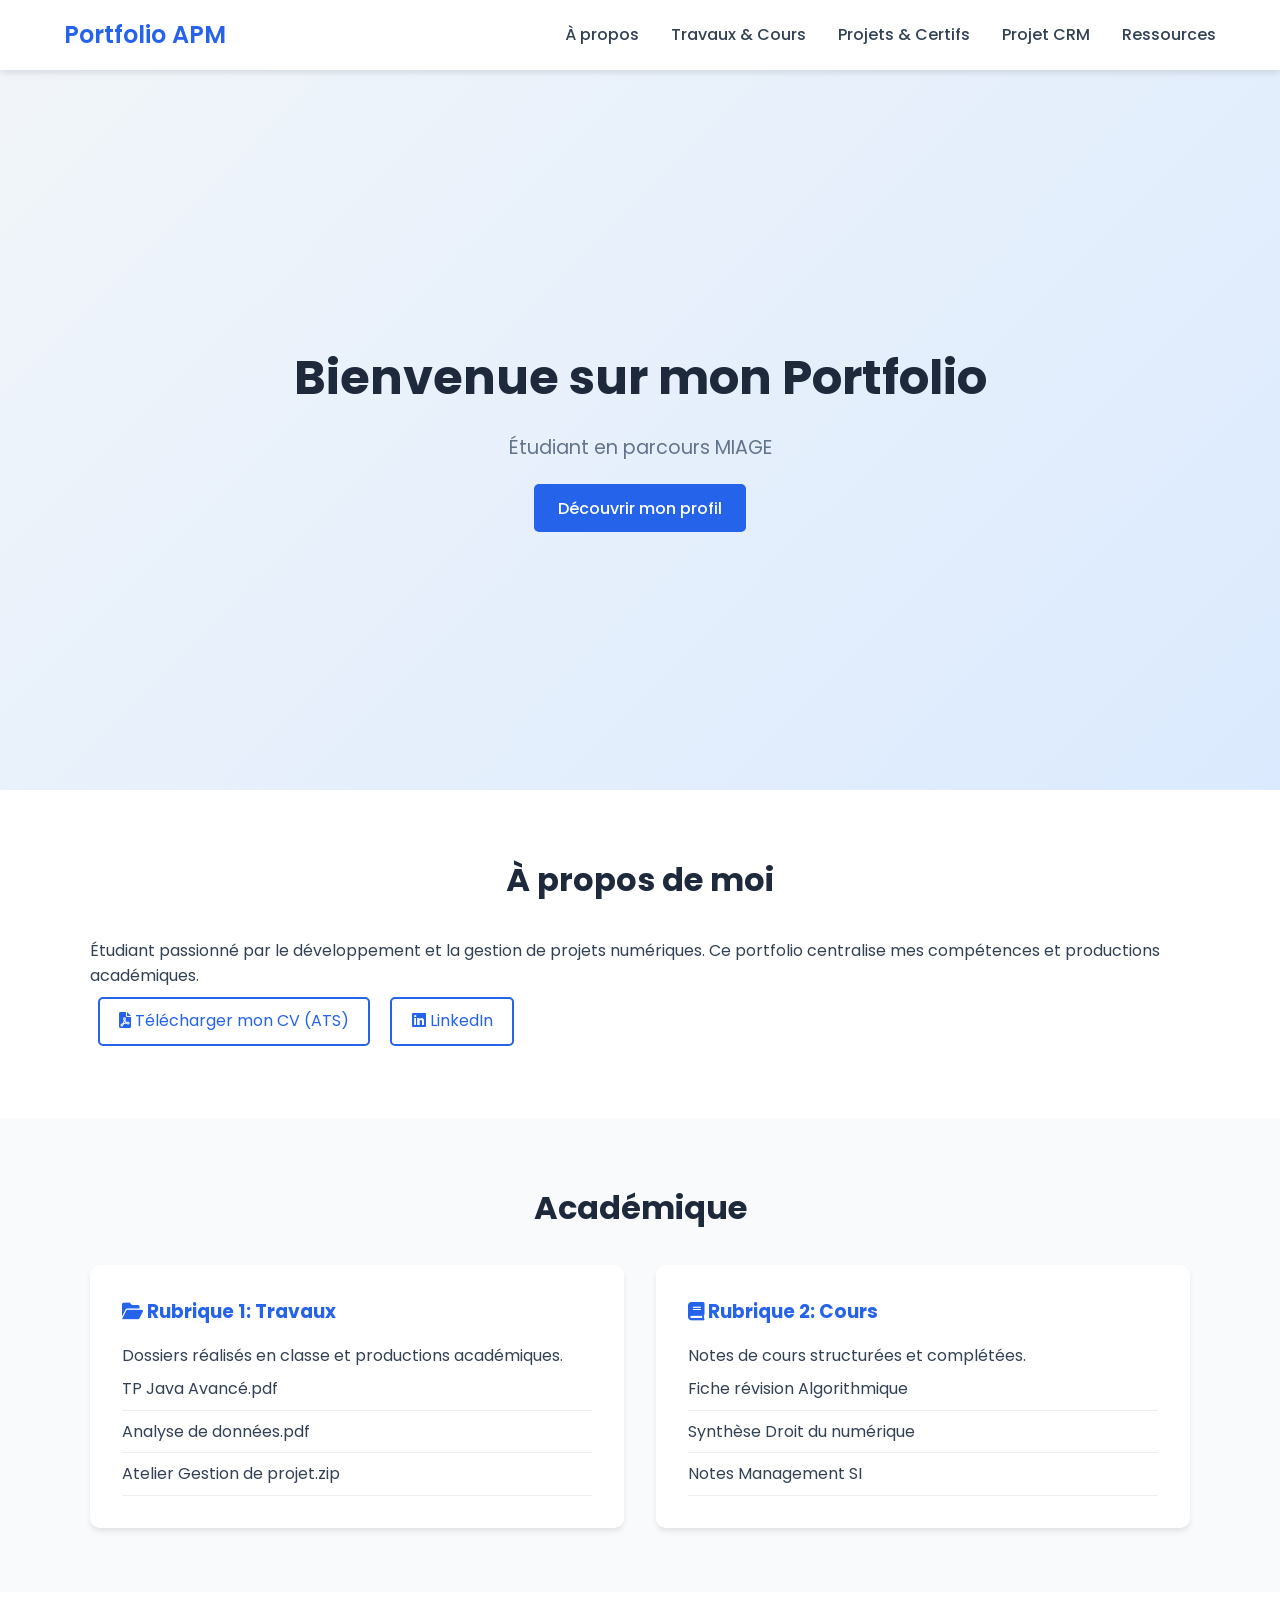
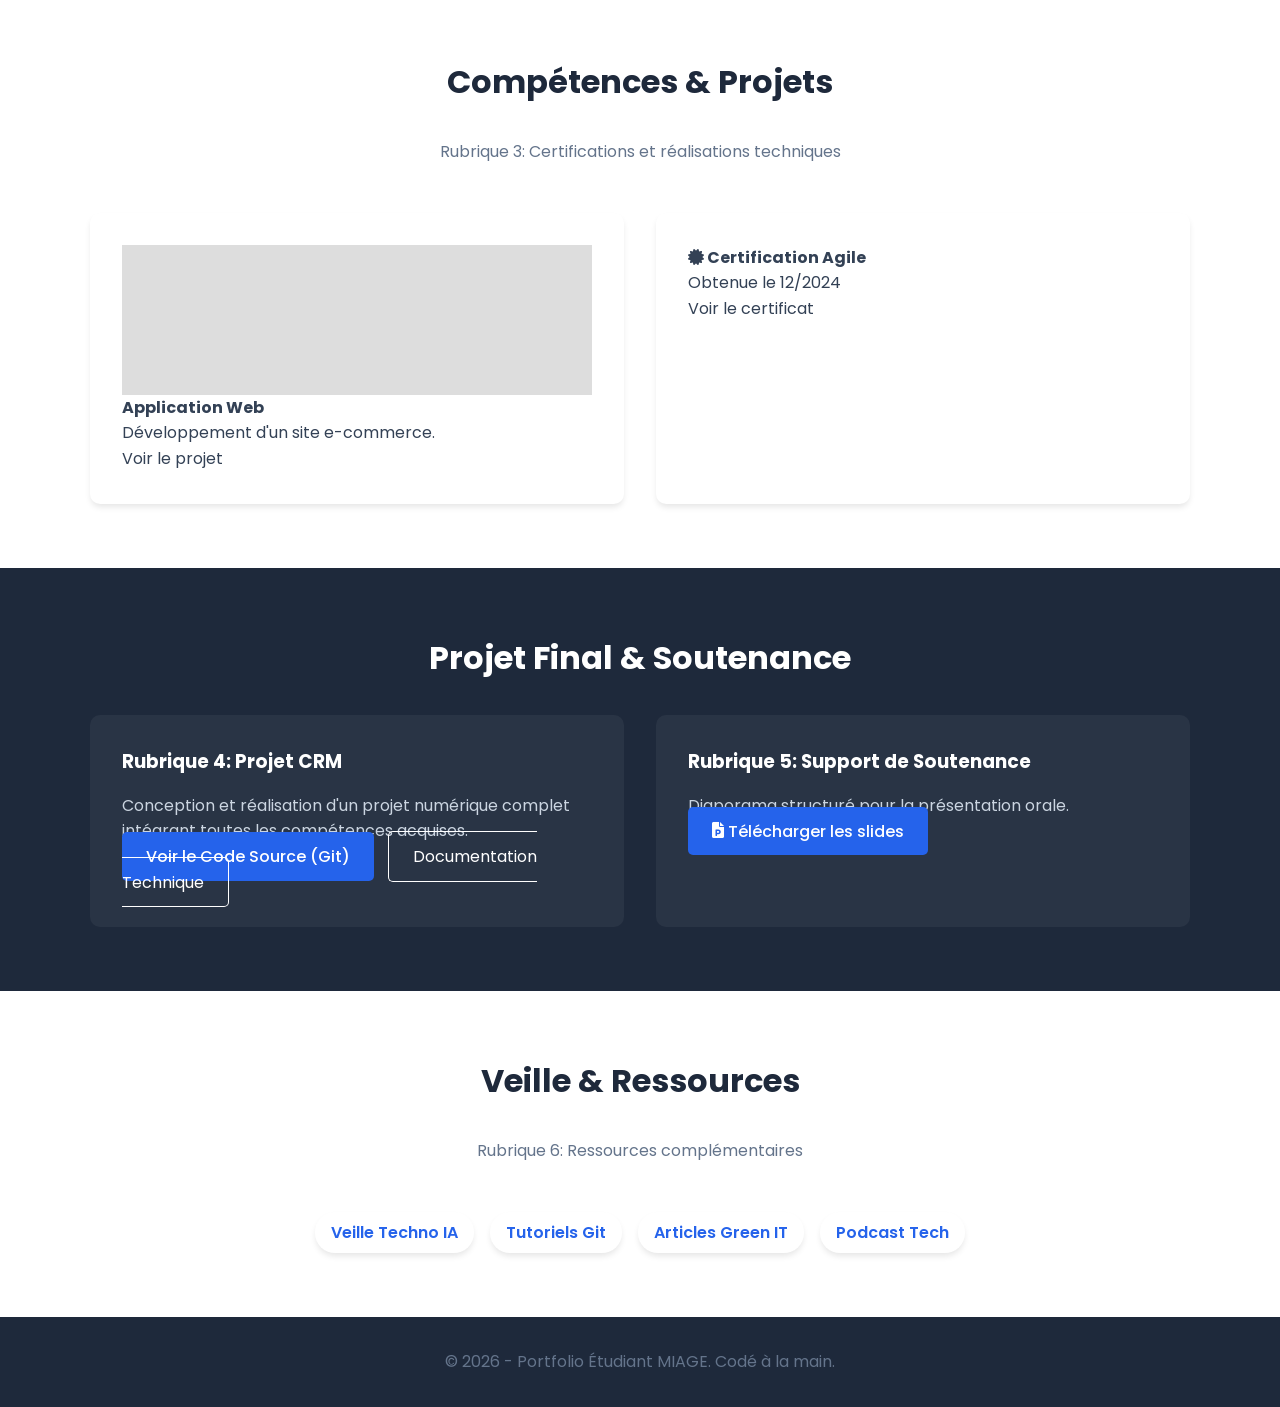
==== index.html @ 348b73b1 "Premier commit" ====
<!DOCTYPE html>
<html lang="fr">
<head>
    <meta charset="UTF-8">
    <meta name="viewport" content="width=device-width, initial-scale=1.0">
    <title>Mon Portfolio MIAGE</title>
    <link rel="stylesheet" href="style.css">
    <link href="https://fonts.googleapis.com/css2?family=Poppins:wght@300;400;600&display=swap" rel="stylesheet">
    <link rel="stylesheet" href="https://cdnjs.cloudflare.com/ajax/libs/font-awesome/6.0.0/css/all.min.css">
</head>
<body>

    <nav class="navbar">
        <div class="logo">Portfolio APM</div>
        <ul class="nav-links">
            <li><a href="#about">À propos</a></li>
            <li><a href="travaux.html">Travaux & Cours</a></li>
            <li><a href="#projets">Projets & Certifs</a></li>
            <li><a href="#final">Projet CRM</a></li>
            <li><a href="#ressources">Ressources</a></li>
        </ul>
        <div class="burger">
            <div class="line1"></div>
            <div class="line2"></div>
            <div class="line3"></div>
        </div>
    </nav>

    <header class="hero">
        <div class="hero-content">
            <h1>Bienvenue sur mon Portfolio</h1>
            <p>Étudiant en parcours MIAGE</p>
            <a href="#about" class="btn-primary">Découvrir mon profil</a>
        </div>
    </header>

    <section id="about" class="section">
        <div class="container">
            <h2 class="section-title">À propos de moi</h2>
            <div class="about-content">
                <div class="about-text">
                    <p>Étudiant passionné par le développement et la gestion de projets numériques. Ce portfolio centralise mes compétences et productions académiques.</p>
                    <div class="buttons">
                        <a href="assets/mon_cv_ats.pdf" target="_blank" class="btn-secondary"><i class="fas fa-file-pdf"></i> Télécharger mon CV (ATS)</a>
                        <a href="https://www.linkedin.com/" target="_blank" class="btn-secondary"><i class="fab fa-linkedin"></i> LinkedIn</a>
                    </div>
                </div>
            </div>
        </div>
    </section>

    <section id="travaux" class="section bg-light">
        <div class="container">
            <h2 class="section-title">Académique</h2>
            <div class="grid-2">
                <div class="card">
                    <h3><i class="fas fa-folder-open"></i> Rubrique 1: Travaux</h3>
                    <p>Dossiers réalisés en classe et productions académiques.</p>
                    <ul class="file-list">
                        <li><a href="#">TP Java Avancé.pdf</a></li>
                        <li><a href="#">Analyse de données.pdf</a></li>
                        <li><a href="#">Atelier Gestion de projet.zip</a></li>
                    </ul>
                </div>
                <div class="card">
                    <h3><i class="fas fa-book"></i> Rubrique 2: Cours</h3>
                    <p>Notes de cours structurées et complétées.</p>
                    <ul class="file-list">
                        <li><a href="#">Fiche révision Algorithmique</a></li>
                        <li><a href="#">Synthèse Droit du numérique</a></li>
                        <li><a href="#">Notes Management SI</a></li>
                    </ul>
                </div>
            </div>
        </div>
    </section>

    <section id="projets" class="section">
        <div class="container">
            <h2 class="section-title">Compétences & Projets</h2>
            <p class="subtitle">Rubrique 3: Certifications et réalisations techniques</p>
            
            <div class="grid-3">
                <div class="project-card">
                    <div class="card-image" style="background-color: #ddd; height: 150px;"></div>
                    <div class="card-info">
                        <h4>Application Web</h4>
                        <p>Développement d'un site e-commerce.</p>
                        <a href="#">Voir le projet</a>
                    </div>
                </div>
                <div class="project-card">
                    <div class="card-info">
                        <h4><i class="fas fa-certificate"></i> Certification Agile</h4>
                        <p>Obtenue le 12/2024</p>
                        <a href="assets/certif_agile.pdf" target="_blank">Voir le certificat</a>
                    </div>
                </div>
            </div>
        </div>
    </section>

    <section id="final" class="section bg-dark text-white">
        <div class="container">
            <h2 class="section-title white">Projet Final & Soutenance</h2>
            
            <div class="showcase">
                <div class="showcase-item">
                    <h3>Rubrique 4: Projet CRM</h3>
                    <p>Conception et réalisation d'un projet numérique complet intégrant toutes les compétences acquises.</p>
                    <a href="https://github.com/monuser/monprojet" class="btn-primary">Voir le Code Source (Git)</a>
                    <a href="#" class="btn-outline">Documentation Technique</a>
                </div>

                <div class="showcase-item">
                    <h3>Rubrique 5: Support de Soutenance</h3>
                    <p>Diaporama structuré pour la présentation orale.</p>
                    <a href="assets/soutenance_final.pdf" class="btn-primary"><i class="fas fa-file-powerpoint"></i> Télécharger les slides</a>
                </div>
            </div>
        </div>
    </section>

    <section id="ressources" class="section">
        <div class="container">
            <h2 class="section-title">Veille & Ressources</h2>
            <p class="subtitle">Rubrique 6: Ressources complémentaires</p>
            <div class="resource-list">
                <a href="#" class="tag">Veille Techno IA</a>
                <a href="#" class="tag">Tutoriels Git</a>
                <a href="#" class="tag">Articles Green IT</a>
                <a href="#" class="tag">Podcast Tech</a>
            </div>
        </div>
    </section>

    <footer>
        <p>&copy; 2026 - Portfolio Étudiant MIAGE. Codé à la main.</p>
    </footer>

    <script src="script.js"></script>
</body>
</html>
---- style.css ----
/* --- Variables & Reset --- */
:root {
    --primary-color: #2563eb; /* Bleu moderne */
    --secondary-color: #1e293b; /* Gris sombre */
    --bg-light: #f8fafc;
    --text-color: #334155;
    --white: #ffffff;
    --shadow: 0 4px 6px -1px rgba(0, 0, 0, 0.1);
}

* {
    margin: 0;
    padding: 0;
    box-sizing: border-box;
}

body {
    font-family: 'Poppins', sans-serif;
    color: var(--text-color);
    line-height: 1.6;
    scroll-behavior: smooth;
}

a { text-decoration: none; color: inherit; }
ul { list-style: none; }

/* --- Navigation --- */
.navbar {
    display: flex;
    justify-content: space-between;
    align-items: center;
    padding: 1rem 5%;
    background: var(--white);
    box-shadow: var(--shadow);
    position: sticky;
    top: 0;
    z-index: 1000;
}

.logo { font-size: 1.5rem; font-weight: 600; color: var(--primary-color); }

.nav-links { display: flex; gap: 2rem; }
.nav-links a { font-weight: 500; transition: color 0.3s; }
.nav-links a:hover { color: var(--primary-color); }

.burger { display: none; cursor: pointer; }
.burger div { width: 25px; height: 3px; background-color: var(--text-color); margin: 5px; }

/* --- Hero Section --- */
.hero {
    height: 80vh;
    background: linear-gradient(135deg, #f1f5f9 0%, #dbeafe 100%);
    display: flex;
    justify-content: center;
    align-items: center;
    text-align: center;
}

.hero h1 { font-size: 3rem; margin-bottom: 1rem; color: var(--secondary-color); }
.hero p { font-size: 1.2rem; margin-bottom: 2rem; color: #64748b; }

/* --- Layout Utility --- */
.section { padding: 4rem 5%; }
.bg-light { background-color: var(--bg-light); }
.container { max-width: 1100px; margin: 0 auto; }
.section-title { text-align: center; margin-bottom: 2rem; font-size: 2rem; color: var(--secondary-color); }
.section-title.white { color: var(--white); }
.subtitle { text-align: center; margin-bottom: 3rem; color: #64748b; }

/* --- Buttons --- */
.btn-primary {
    background: var(--primary-color);
    color: var(--white);
    padding: 0.8rem 1.5rem;
    border-radius: 5px;
    font-weight: 500;
    transition: background 0.3s;
}
.btn-primary:hover { background: #1d4ed8; }

.btn-secondary {
    border: 2px solid var(--primary-color);
    color: var(--primary-color);
    padding: 0.6rem 1.2rem;
    border-radius: 5px;
    margin: 0.5rem;
    display: inline-block;
}
.btn-secondary:hover { background: var(--primary-color); color: var(--white); }

/* --- Grids & Cards --- */
.grid-2 { display: grid; grid-template-columns: 1fr 1fr; gap: 2rem; }
.grid-3 { display: grid; grid-template-columns: repeat(auto-fit, minmax(250px, 1fr)); gap: 2rem; }

.card, .project-card {
    background: var(--white);
    padding: 2rem;
    border-radius: 10px;
    box-shadow: var(--shadow);
    transition: transform 0.3s;
}

.card:hover, .project-card:hover { transform: translateY(-5px); }
.card h3 { margin-bottom: 1rem; color: var(--primary-color); }

.file-list li {
    padding: 0.5rem 0;
    border-bottom: 1px solid #eee;
}
.file-list li a:hover { color: var(--primary-color); text-decoration: underline; }

/* --- Section Projet Final (Dark) --- */
.bg-dark { background-color: var(--secondary-color); color: #cbd5e1; }
.showcase { display: flex; gap: 2rem; flex-wrap: wrap; }
.showcase-item { flex: 1; background: rgba(255,255,255,0.05); padding: 2rem; border-radius: 10px; }
.showcase-item h3 { color: var(--white); margin-bottom: 1rem; }
.btn-outline { color: var(--white); border: 1px solid var(--white); padding: 0.8rem 1.5rem; border-radius: 5px; margin-left: 10px; }

/* --- Ressources Tags --- */
.resource-list { display: flex; justify-content: center; gap: 1rem; flex-wrap: wrap; }
.tag {
    background: var(--white);
    padding: 0.5rem 1rem;
    border-radius: 20px;
    box-shadow: var(--shadow);
    color: var(--primary-color);
    font-weight: 600;
}

/* --- Footer --- */
footer { text-align: center; padding: 2rem; background: var(--secondary-color); color: #64748b; margin-top: auto; }

/* --- Responsive Mobile --- */
@media screen and (max-width: 768px) {
    .nav-links {
        display: none; /* JS activera ceci plus tard */
        position: absolute;
        right: 0;
        height: 92vh;
        top: 8vh;
        background-color: var(--white);
        flex-direction: column;
        align-items: center;
        width: 50%;
        transform: translateX(100%);
        transition: transform 0.5s ease-in;
    }
    .nav-links.nav-active { transform: translateX(0%); display: flex; }
    .burger { display: block; }
    .grid-2, .showcase { grid-template-columns: 1fr; flex-direction: column; }
    .hero h1 { font-size: 2rem; }
}
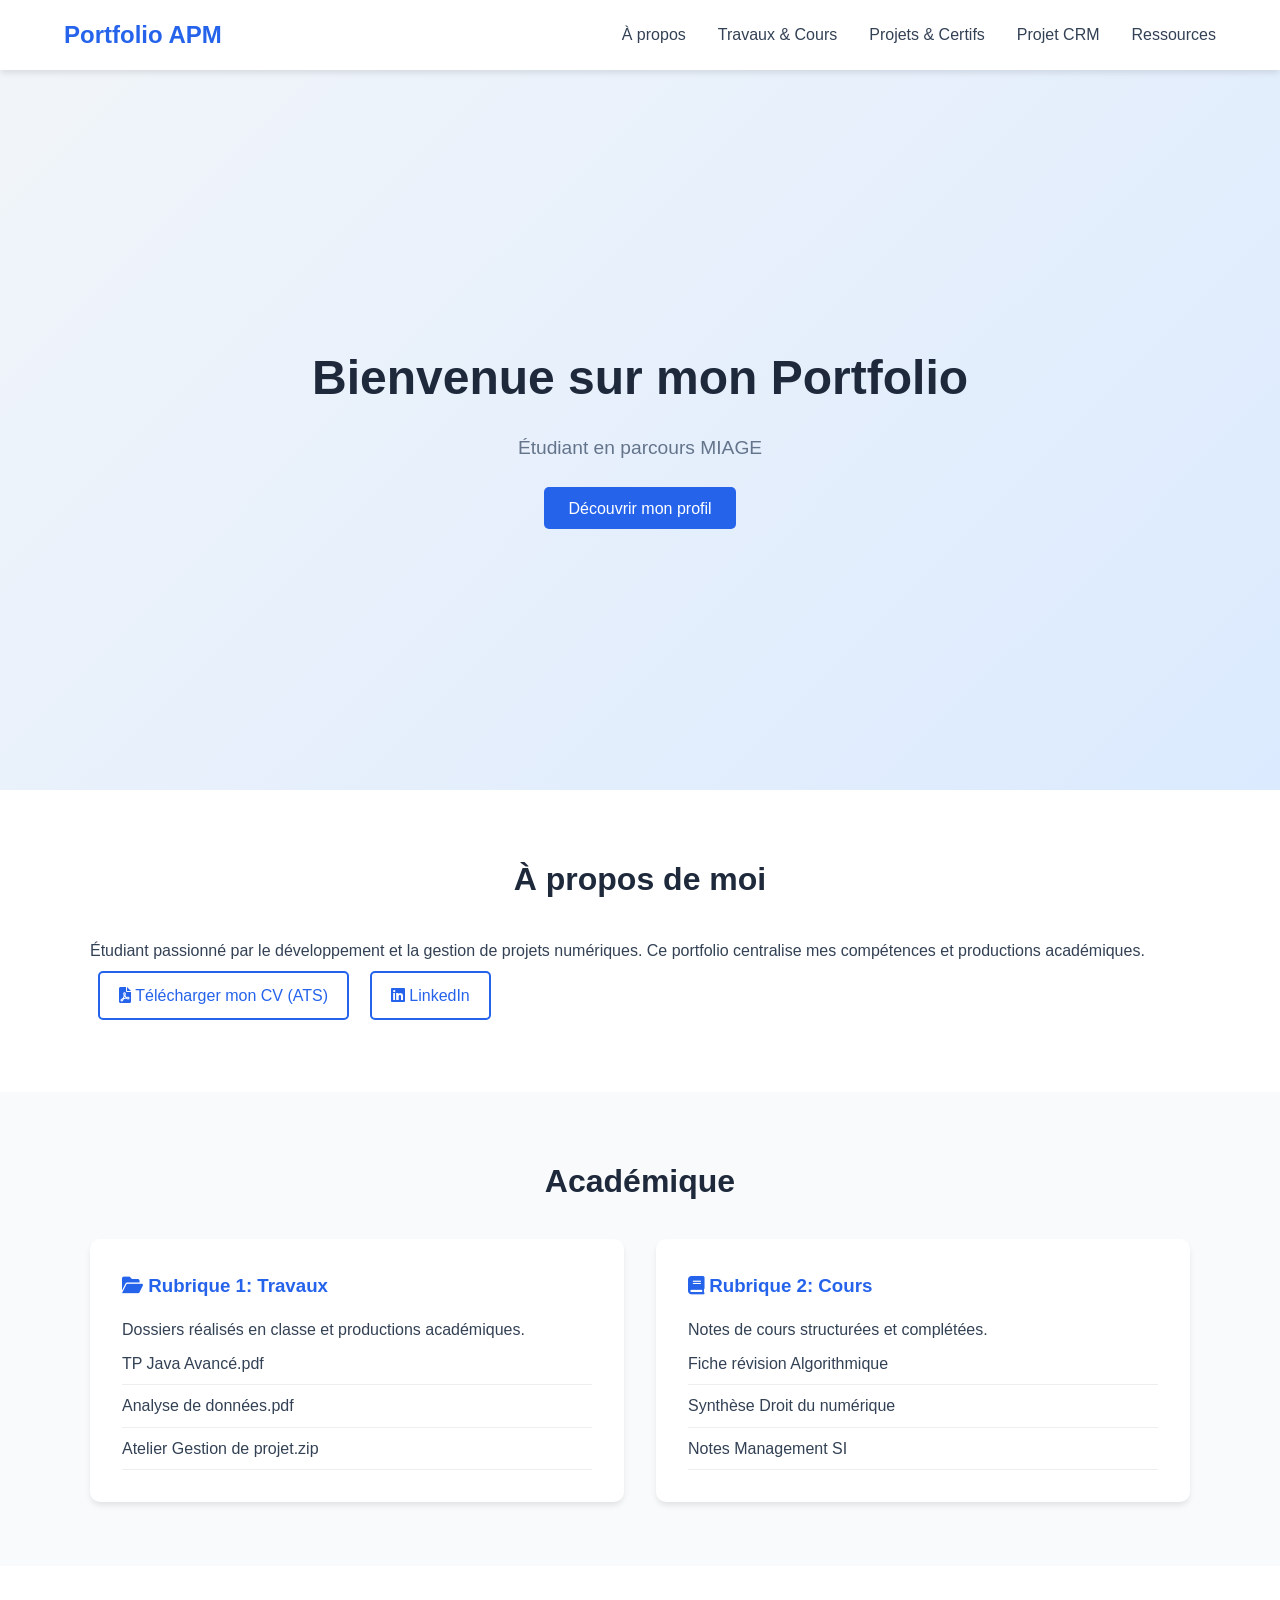
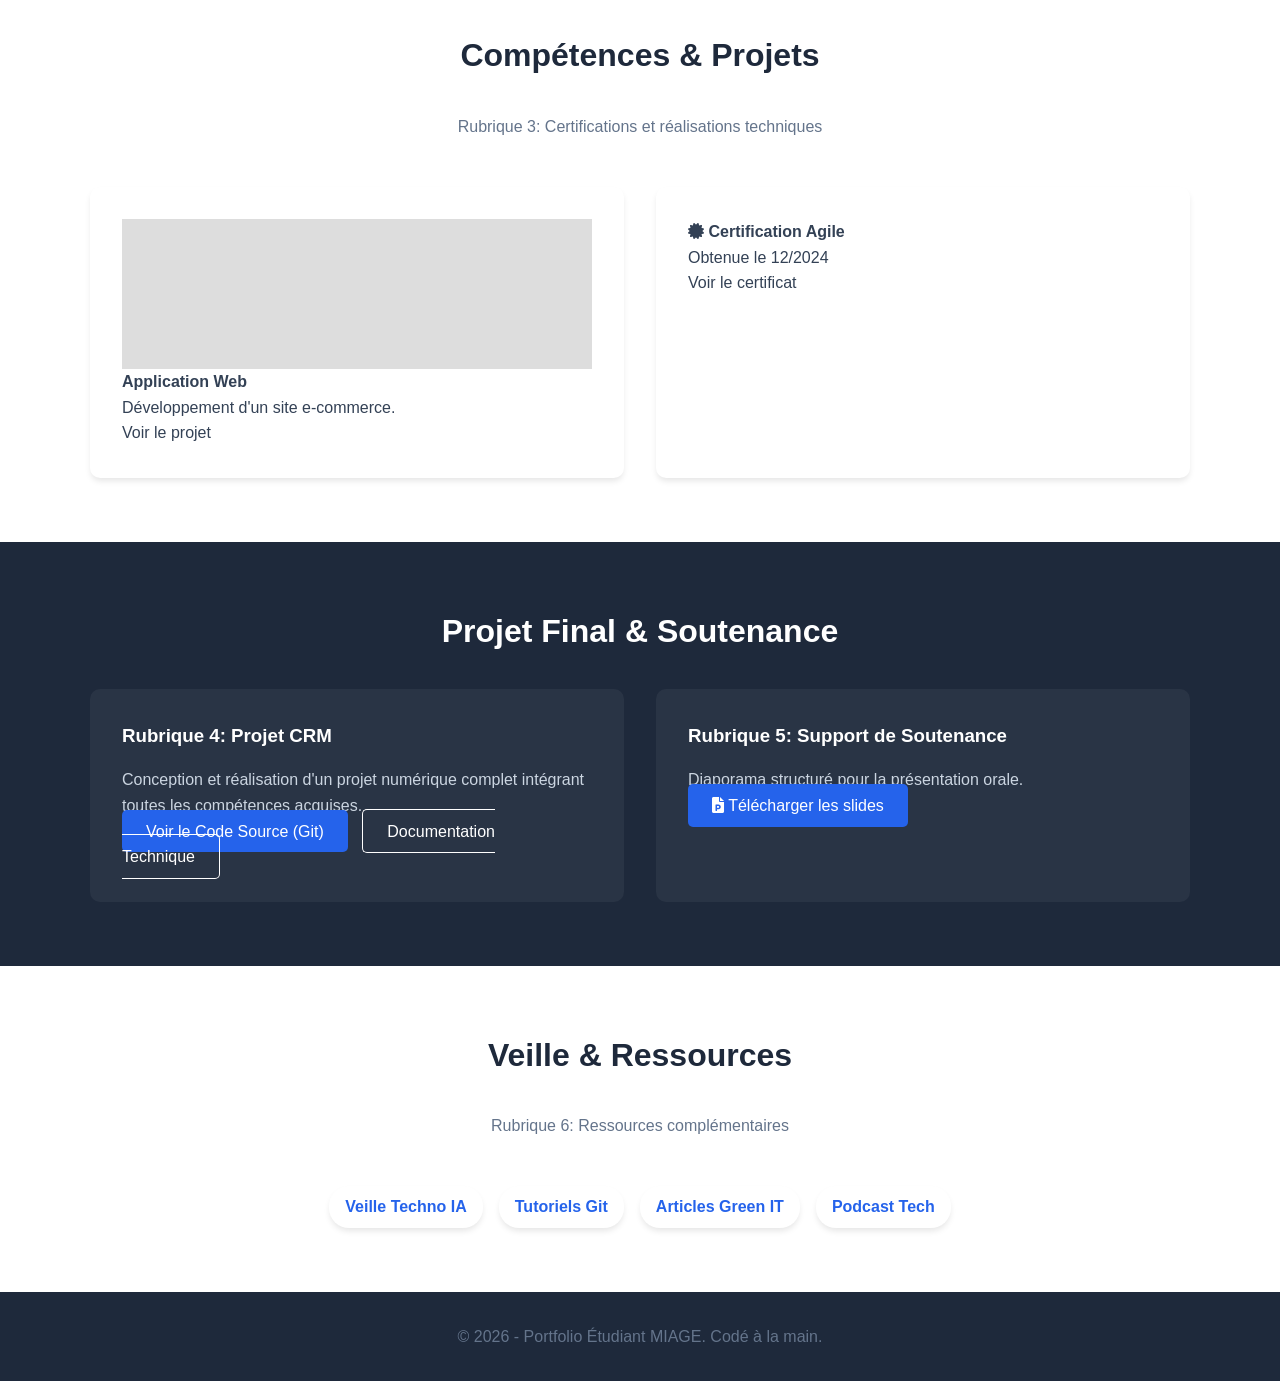
==== commit 9c6f3623: "6eme seance" ====
--- a/index.html
+++ b/index.html
@@ -5,7 +5,7 @@
     <meta name="viewport" content="width=device-width, initial-scale=1.0">
     <title>Mon Portfolio MIAGE</title>
     <link rel="stylesheet" href="style.css">
-    <link href="https://fonts.googleapis.com/css2?family=Poppins:wght@300;400;600&display=swap" rel="stylesheet">
+    <link rel="stylesheet" href="header.css">
     <link rel="stylesheet" href="https://cdnjs.cloudflare.com/ajax/libs/font-awesome/6.0.0/css/all.min.css">
 </head>
 <body>
@@ -16,7 +16,7 @@
             <li><a href="#about">À propos</a></li>
             <li><a href="travaux.html">Travaux & Cours</a></li>
             <li><a href="#projets">Projets & Certifs</a></li>
-            <li><a href="#final">Projet CRM</a></li>
+            <li><a href="crm.html">Projet CRM</a></li>
             <li><a href="#ressources">Ressources</a></li>
         </ul>
         <div class="burger">
@@ -42,7 +42,7 @@
                     <p>Étudiant passionné par le développement et la gestion de projets numériques. Ce portfolio centralise mes compétences et productions académiques.</p>
                     <div class="buttons">
                         <a href="assets/mon_cv_ats.pdf" target="_blank" class="btn-secondary"><i class="fas fa-file-pdf"></i> Télécharger mon CV (ATS)</a>
-                        <a href="https://www.linkedin.com/" target="_blank" class="btn-secondary"><i class="fab fa-linkedin"></i> LinkedIn</a>
+                        <a href="https://www.linkedin.com/in/alicya-pearl-marras/" target="_blank" class="btn-secondary"><i class="fab fa-linkedin"></i> LinkedIn</a>
                     </div>
                 </div>
             </div>
--- a/style.css
+++ b/style.css
@@ -23,28 +23,6 @@
 
 a { text-decoration: none; color: inherit; }
 ul { list-style: none; }
-
-/* --- Navigation --- */
-.navbar {
-    display: flex;
-    justify-content: space-between;
-    align-items: center;
-    padding: 1rem 5%;
-    background: var(--white);
-    box-shadow: var(--shadow);
-    position: sticky;
-    top: 0;
-    z-index: 1000;
-}
-
-.logo { font-size: 1.5rem; font-weight: 600; color: var(--primary-color); }
-
-.nav-links { display: flex; gap: 2rem; }
-.nav-links a { font-weight: 500; transition: color 0.3s; }
-.nav-links a:hover { color: var(--primary-color); }
-
-.burger { display: none; cursor: pointer; }
-.burger div { width: 25px; height: 3px; background-color: var(--text-color); margin: 5px; }
 
 /* --- Hero Section --- */
 .hero {
--- a/header.css
+++ b/header.css
@@ -0,0 +1,93 @@
+/* --- Variables spécifiques au Header --- */
+:root {
+    --primary-color: #2563eb; 
+    --text-color: #334155;
+    --white: #ffffff;
+    --shadow: 0 4px 6px -1px rgba(0, 0, 0, 0.1);
+}
+
+/* --- Barre de Navigation Principale --- */
+.navbar {
+    display: flex;
+    justify-content: space-between;
+    align-items: center;
+    padding: 1rem 5%;
+    background: var(--white);
+    box-shadow: var(--shadow);
+    position: sticky;
+    top: 0;
+    z-index: 1000;
+    font-family: 'Poppins', sans-serif;
+}
+
+.logo { 
+    font-size: 1.5rem; 
+    font-weight: 600; 
+    color: var(--primary-color); 
+}
+
+.nav-links { 
+    display: flex; 
+    gap: 2rem; 
+    list-style: none; /* Enlève les puces */
+    margin: 0;
+    padding: 0;
+}
+
+.nav-links a { 
+    font-weight: 500; 
+    color: var(--text-color);
+    text-decoration: none; /* Enlève le soulignement */
+    transition: color 0.3s; 
+}
+
+.nav-links a:hover,
+.nav-links a.active { 
+    color: var(--primary-color); 
+}
+
+/* --- Menu Burger (pour Mobile) --- */
+.burger { 
+    display: none; 
+    cursor: pointer; 
+}
+
+.burger div { 
+    width: 25px; 
+    height: 3px; 
+    background-color: var(--text-color); 
+    margin: 5px; 
+    transition: all 0.3s ease;
+}
+
+/* --- Responsive Mobile (Tablettes & Téléphones) --- */
+@media screen and (max-width: 768px) {
+    .nav-links {
+        display: none; /* Caché par défaut, activé par le JS */
+        position: absolute;
+        right: 0;
+        height: 92vh; /* Prend le reste de l'écran sous la navbar */
+        top: 8vh;
+        background-color: var(--white);
+        flex-direction: column;
+        align-items: center;
+        justify-content: center; /* Centre les liens au milieu de l'écran */
+        width: 60%;
+        transform: translateX(100%);
+        transition: transform 0.5s ease-in;
+        box-shadow: -5px 0 10px rgba(0,0,0,0.05); /* Ombre sur le côté gauche */
+    }
+    
+    .nav-links.nav-active { 
+        transform: translateX(0%); 
+        display: flex; 
+    }
+
+    .nav-links li {
+        margin: 1.5rem 0; /* Espace un peu plus les liens sur mobile */
+    }
+
+    .burger { 
+        display: block; 
+    }
+}
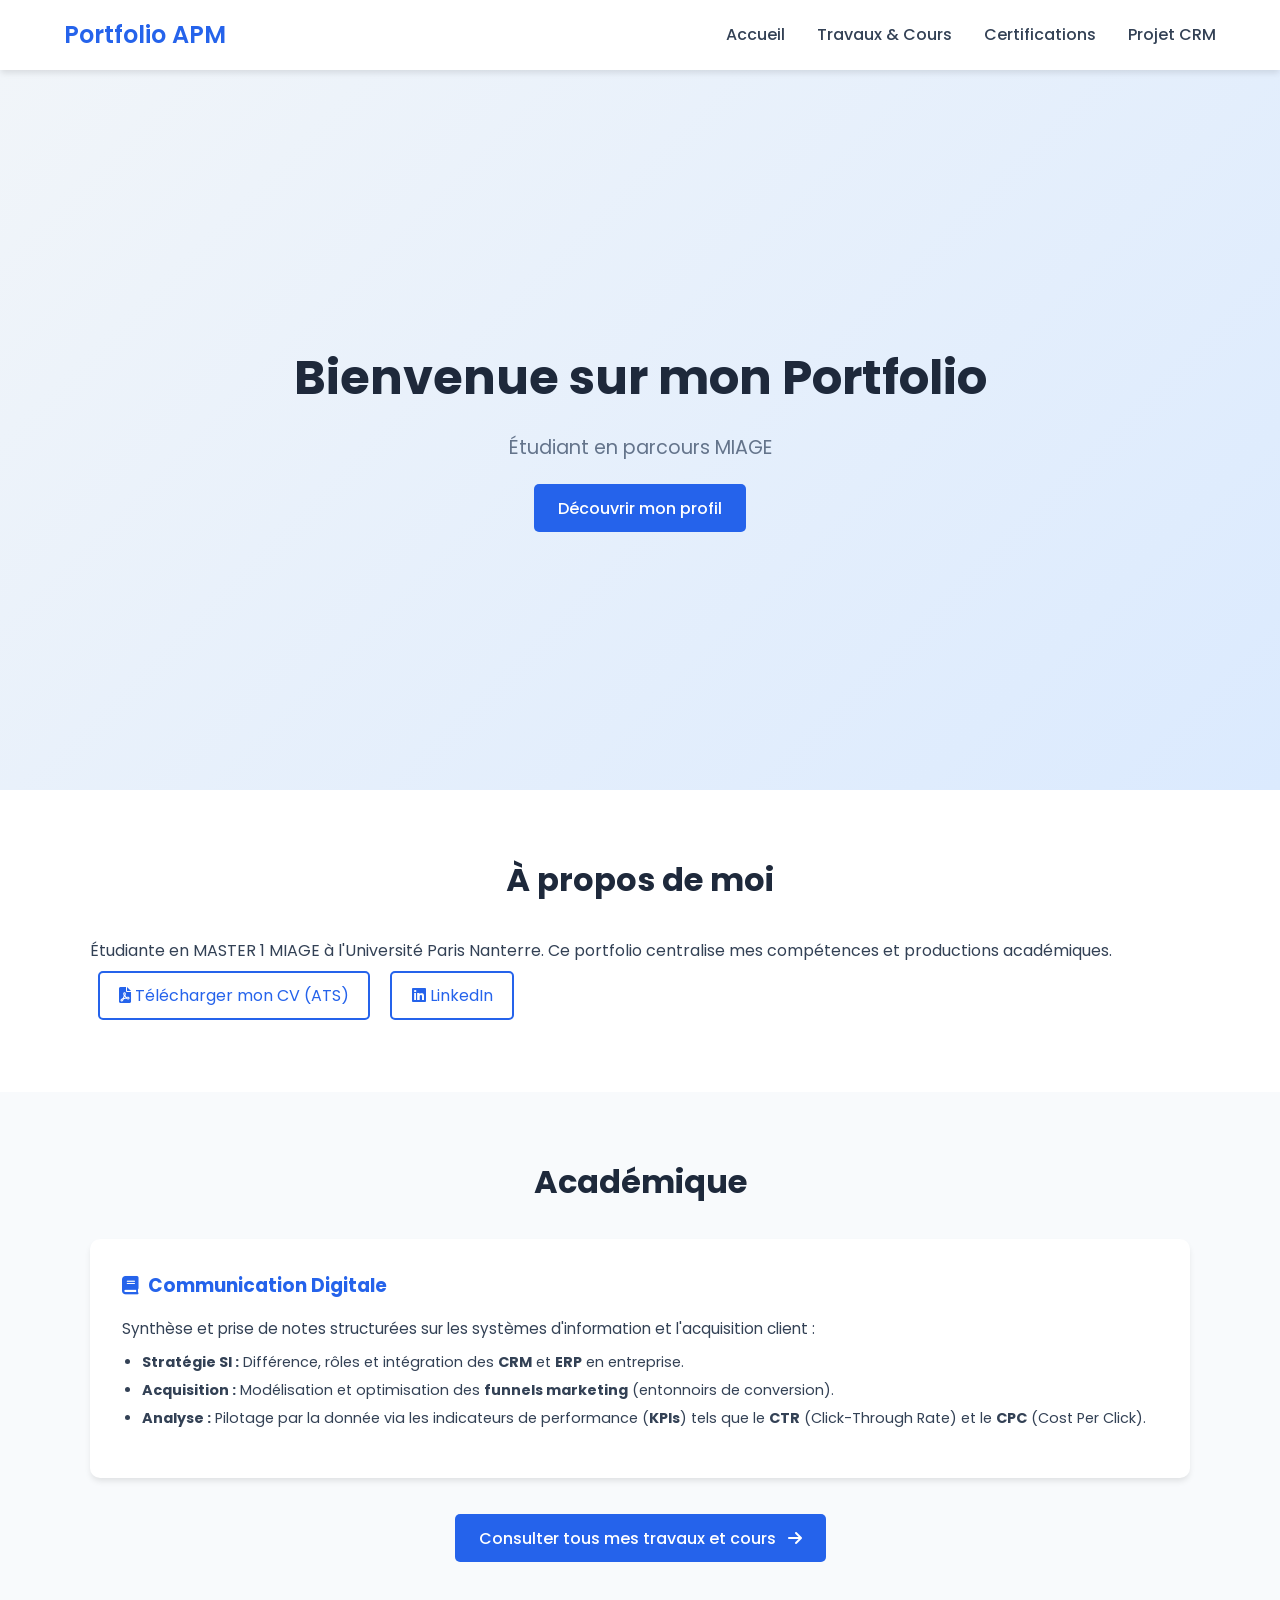
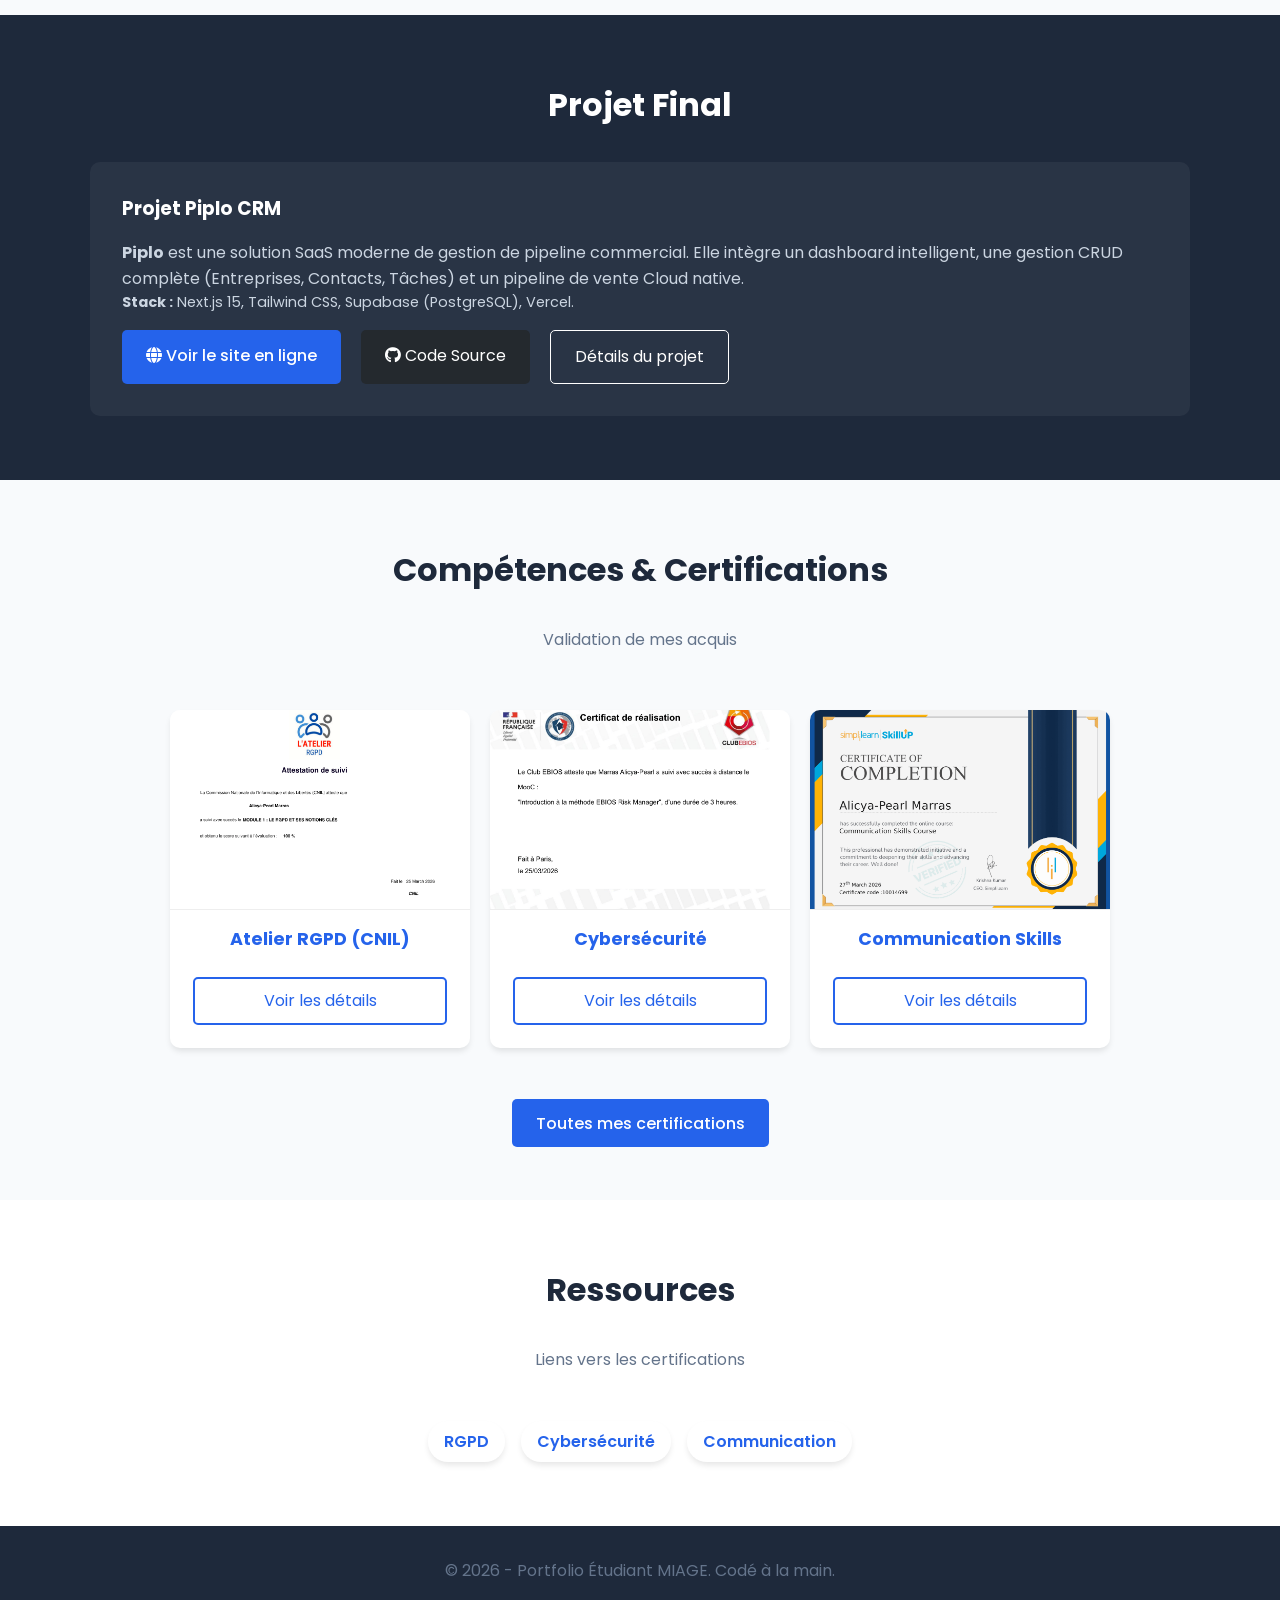
==== commit 02e5de50: "V1.0" ====
--- a/index.html
+++ b/index.html
@@ -4,20 +4,23 @@
     <meta charset="UTF-8">
     <meta name="viewport" content="width=device-width, initial-scale=1.0">
     <title>Mon Portfolio MIAGE</title>
+    
+    <link href="https://fonts.googleapis.com/css2?family=Poppins:wght@300;400;600&display=swap" rel="stylesheet">
+    <link rel="stylesheet" href="https://cdnjs.cloudflare.com/ajax/libs/font-awesome/6.0.0/css/all.min.css">
+    
+    <link rel="stylesheet" href="header.css">
     <link rel="stylesheet" href="style.css">
-    <link rel="stylesheet" href="header.css">
-    <link rel="stylesheet" href="https://cdnjs.cloudflare.com/ajax/libs/font-awesome/6.0.0/css/all.min.css">
 </head>
 <body>
 
     <nav class="navbar">
         <div class="logo">Portfolio APM</div>
         <ul class="nav-links">
-            <li><a href="#about">À propos</a></li>
+            <li><a href="index.html">Accueil</a></li>
+            <!-- <li><a href="#about">À propos</a></li> -->
             <li><a href="travaux.html">Travaux & Cours</a></li>
-            <li><a href="#projets">Projets & Certifs</a></li>
+            <li><a href="certif.html">Certifications</a></li>
             <li><a href="crm.html">Projet CRM</a></li>
-            <li><a href="#ressources">Ressources</a></li>
         </ul>
         <div class="burger">
             <div class="line1"></div>
@@ -39,9 +42,9 @@
             <h2 class="section-title">À propos de moi</h2>
             <div class="about-content">
                 <div class="about-text">
-                    <p>Étudiant passionné par le développement et la gestion de projets numériques. Ce portfolio centralise mes compétences et productions académiques.</p>
+                    <p>Étudiante en MASTER 1 MIAGE à l'Université Paris Nanterre. Ce portfolio centralise mes compétences et productions académiques.</p>
                     <div class="buttons">
-                        <a href="assets/mon_cv_ats.pdf" target="_blank" class="btn-secondary"><i class="fas fa-file-pdf"></i> Télécharger mon CV (ATS)</a>
+                        <a href="assets/CV_Alicya-Pearl_MARRAS_2026.pdf" target="_blank" class="btn-secondary"><i class="fas fa-file-pdf"></i> Télécharger mon CV (ATS)</a>
                         <a href="https://www.linkedin.com/in/alicya-pearl-marras/" target="_blank" class="btn-secondary"><i class="fab fa-linkedin"></i> LinkedIn</a>
                     </div>
                 </div>
@@ -52,84 +55,105 @@
     <section id="travaux" class="section bg-light">
         <div class="container">
             <h2 class="section-title">Académique</h2>
-            <div class="grid-2">
-                <div class="card">
-                    <h3><i class="fas fa-folder-open"></i> Rubrique 1: Travaux</h3>
-                    <p>Dossiers réalisés en classe et productions académiques.</p>
-                    <ul class="file-list">
-                        <li><a href="#">TP Java Avancé.pdf</a></li>
-                        <li><a href="#">Analyse de données.pdf</a></li>
-                        <li><a href="#">Atelier Gestion de projet.zip</a></li>
-                    </ul>
-                </div>
-                <div class="card">
-                    <h3><i class="fas fa-book"></i> Rubrique 2: Cours</h3>
-                    <p>Notes de cours structurées et complétées.</p>
-                    <ul class="file-list">
-                        <li><a href="#">Fiche révision Algorithmique</a></li>
-                        <li><a href="#">Synthèse Droit du numérique</a></li>
-                        <li><a href="#">Notes Management SI</a></li>
-                    </ul>
-                </div>
+            
+            <div class="card">
+                <h3><i class="fas fa-book" style="margin-right: 10px;"></i>Communication Digitale</h3>
+                <p style="font-size: 0.95rem; margin-bottom: 10px;">
+                    Synthèse et prise de notes structurées sur les systèmes d'information et l'acquisition client :
+                </p>
+                <ul style="list-style-type: disc; margin-left: 20px; font-size: 0.9rem; color: var(--text-color); margin-bottom: 15px;">
+                    <li style="margin-bottom: 5px;"><strong>Stratégie SI :</strong> Différence, rôles et intégration des <strong>CRM</strong> et <strong>ERP</strong> en entreprise.</li>
+                    <li style="margin-bottom: 5px;"><strong>Acquisition :</strong> Modélisation et optimisation des <strong>funnels marketing</strong> (entonnoirs de conversion).</li>
+                    <li><strong>Analyse :</strong> Pilotage par la donnée via les indicateurs de performance (<strong>KPIs</strong>) tels que le <strong>CTR</strong> (Click-Through Rate) et le <strong>CPC</strong> (Cost Per Click).</li>
+                </ul>
+            </div>
+            
+            <div style="text-align: center; margin-top: 3rem;">
+                <a href="travaux.html" class="btn-primary">
+                    Consulter tous mes travaux et cours <i class="fas fa-arrow-right" style="margin-left: 8px;"></i>
+                </a>
             </div>
         </div>
     </section>
 
-    <section id="projets" class="section">
+    <section id="final" class="section bg-dark text-white">
         <div class="container">
-            <h2 class="section-title">Compétences & Projets</h2>
-            <p class="subtitle">Rubrique 3: Certifications et réalisations techniques</p>
+            <h2 class="section-title white">Projet Final</h2>
             
-            <div class="grid-3">
-                <div class="project-card">
-                    <div class="card-image" style="background-color: #ddd; height: 150px;"></div>
-                    <div class="card-info">
-                        <h4>Application Web</h4>
-                        <p>Développement d'un site e-commerce.</p>
-                        <a href="#">Voir le projet</a>
-                    </div>
-                </div>
-                <div class="project-card">
-                    <div class="card-info">
-                        <h4><i class="fas fa-certificate"></i> Certification Agile</h4>
-                        <p>Obtenue le 12/2024</p>
-                        <a href="assets/certif_agile.pdf" target="_blank">Voir le certificat</a>
+            <div class="showcase">
+                <div class="showcase-item">
+                    <h3>Projet Piplo CRM</h3>
+                    <p><strong>Piplo</strong> est une solution SaaS moderne de gestion de pipeline commercial. Elle intègre un dashboard intelligent, une gestion CRUD complète (Entreprises, Contacts, Tâches) et un pipeline de vente Cloud native.</p>
+                    <p style="margin-bottom: 15px; font-size: 0.9rem; color: #cbd5e1;">
+                        <strong>Stack :</strong> Next.js 15, Tailwind CSS, Supabase (PostgreSQL), Vercel.
+                    </p>
+                    
+                    <div style="display: flex; gap: 10px; flex-wrap: wrap; margin-top: 1rem;">
+                        <a href="https://piplo-ashy.vercel.app/" target="_blank" class="btn-primary">
+                            <i class="fas fa-globe"></i> Voir le site en ligne
+                        </a>
+                        
+                        <a href="https://github.com/alicyap/Piplo" target="_blank" class="btn-outline" style="background-color: #24292e; color: white; border: none;">
+                            <i class="fab fa-github"></i> Code Source
+                        </a>
+                        
+                        <a href="crm.html" class="btn-outline">Détails du projet</a>
                     </div>
                 </div>
             </div>
         </div>
     </section>
 
-    <section id="final" class="section bg-dark text-white">
+    <section id="projets" class="section bg-light">
         <div class="container">
-            <h2 class="section-title white">Projet Final & Soutenance</h2>
+            <h2 class="section-title">Compétences & Certifications</h2>
+            <p class="subtitle">Validation de mes acquis</p>
             
-            <div class="showcase">
-                <div class="showcase-item">
-                    <h3>Rubrique 4: Projet CRM</h3>
-                    <p>Conception et réalisation d'un projet numérique complet intégrant toutes les compétences acquises.</p>
-                    <a href="https://github.com/monuser/monprojet" class="btn-primary">Voir le Code Source (Git)</a>
-                    <a href="#" class="btn-outline">Documentation Technique</a>
-                </div>
+            <div class="slider-container">
+                <div class="slider-track">
+                    
+                    <div class="slide">
+                        <img src="assets/mooc_cnil_certif-1.png" alt="Certification CNIL" class="slide-img">
+                        <div class="slide-content">
+                            <h4>Atelier RGPD (CNIL)</h4>
+                            <a href="certif.html" class="btn-secondary">Voir les détails</a>
+                        </div>
+                    </div>
 
-                <div class="showcase-item">
-                    <h3>Rubrique 5: Support de Soutenance</h3>
-                    <p>Diaporama structuré pour la présentation orale.</p>
-                    <a href="assets/soutenance_final.pdf" class="btn-primary"><i class="fas fa-file-powerpoint"></i> Télécharger les slides</a>
+                    <div class="slide">
+                        <img src="assets/cybersecu_certif-1.png" alt="Certification Cybersécurité" class="slide-img">
+                        <div class="slide-content">
+                            <h4>Cybersécurité</h4>
+                            <a href="certif.html" class="btn-secondary">Voir les détails</a>
+                        </div>
+                    </div>
+
+                    <div class="slide">
+                        <img src="assets/communication_certif-1.png" alt="Communication Skills" class="slide-img">
+                        <div class="slide-content">
+                            <h4>Communication Skills</h4>
+                            <a href="certif.html" class="btn-secondary">Voir les détails</a>
+                        </div>
+                    </div>
+
                 </div>
             </div>
+
+            <div style="text-align: center; margin-top: 2rem;">
+                <a href="certif.html" class="btn-primary">Toutes mes certifications</a>
+            </div>
+            
         </div>
     </section>
 
     <section id="ressources" class="section">
         <div class="container">
-            <h2 class="section-title">Veille & Ressources</h2>
-            <p class="subtitle">Rubrique 6: Ressources complémentaires</p>
+            <h2 class="section-title">Ressources</h2>
+            <p class="subtitle">Liens vers les certifications</p>
             <div class="resource-list">
-                <a href="#" class="tag">Veille Techno IA</a>
-                <a href="#" class="tag">Tutoriels Git</a>
-                <a href="#" class="tag">Articles Green IT</a>
-                <a href="#" class="tag">Podcast Tech</a>
+                <a href="https://www.cnil.fr/fr/comprendre-le-rgpd/le-mooc-de-la-cnil-est-de-retour-dans-une-nouvelle-version-enrichie" class="tag">RGPD</a>
+                <a href="https://lms.club-ebios.org/formations/ebiosrm" class="tag">Cybersécurité</a>
+                <a href="https://www.simplilearn.com/free-communication-skills-course-skillup" class="tag">Communication</a>
             </div>
         </div>
     </section>
--- a/style.css
+++ b/style.css
@@ -127,4 +127,66 @@
     .burger { display: block; }
     .grid-2, .showcase { grid-template-columns: 1fr; flex-direction: column; }
     .hero h1 { font-size: 2rem; }
+}
+
+/* --- Slider Certifications --- */
+.slider-container {
+    width: 100%;
+    overflow-x: auto; /* Permet le scroll horizontal */
+    scroll-snap-type: x mandatory; /* Effet de "magnétisme" sur les slides */
+    scroll-behavior: smooth;
+    padding-bottom: 20px;
+    -ms-overflow-style: none; /* Cache la barre de défilement (IE/Edge) */
+    scrollbar-width: none; /* Cache la barre de défilement (Firefox) */
+}
+
+/* Cache la barre de défilement sur Chrome/Safari/Webkit */
+.slider-container::-webkit-scrollbar {
+    display: none;
+}
+
+.slider-track {
+    display: flex;
+    gap: 20px;
+    width: max-content; /* S'adapte à la largeur totale des slides */
+    margin: 0 auto; /* C'EST CETTE LIGNE QUI CENTRE LES CARTES ! */
+    padding: 10px;
+}
+
+.slide {
+    width: 300px; /* Largeur d'une carte */
+    background: var(--white);
+    border-radius: 10px;
+    box-shadow: var(--shadow);
+    scroll-snap-align: start; /* Le magnétisme s'arrête au début de la carte */
+    overflow: hidden;
+    display: flex;
+    flex-direction: column;
+    transition: transform 0.3s;
+}
+
+.slide:hover {
+    transform: translateY(-5px);
+}
+
+.slide-img {
+    width: 100%;
+    height: 200px;
+    object-fit: cover; /* Recadre l'image proprement sans l'écraser */
+    border-bottom: 1px solid #eee;
+}
+
+.slide-content {
+    padding: 15px;
+    text-align: center;
+    flex-grow: 1;
+    display: flex;
+    flex-direction: column;
+    justify-content: space-between;
+}
+
+.slide-content h4 {
+    color: var(--primary-color);
+    margin-bottom: 15px;
+    font-size: 1.1rem;
 }
